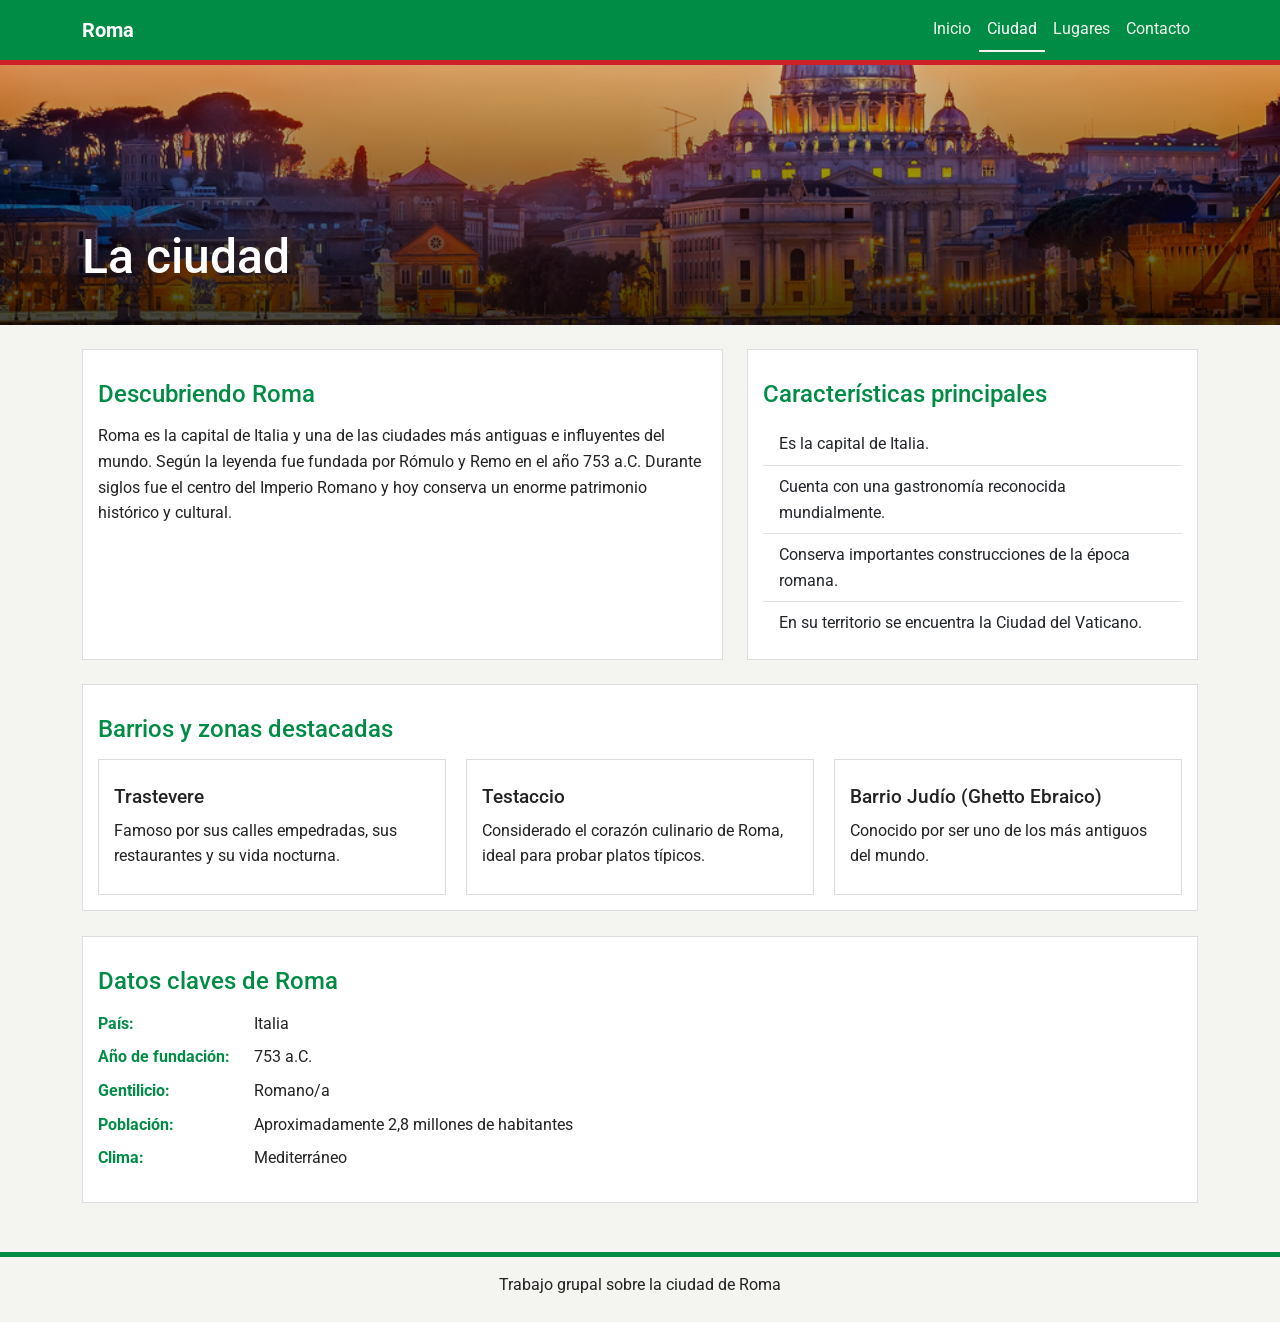
==== ciudad.html @ a68d96c1 "cambios en ciudad Updated the ciudad.html file to include Bootstrap for responsive design and improv" ====
<!DOCTYPE html>
<html lang="es">
    <head>
       
        <meta charset="UTF-8">
        <meta name="viewport" content="width=device-width, initial-scale=1.0">
        <title>Roma: Historia e identidad</title>
        <link href="https://fonts.googleapis.com/css2?family=Roboto:wght@400;700&display=swap" rel="stylesheet">
        <link rel="stylesheet" href="https://cdn.jsdelivr.net/npm/bootstrap@5.3.3/dist/css/bootstrap.min.css">
         <link rel="stylesheet" href="estilos.css">
 </head>
 <body>
    <header>
        <nav class="navbar navbar-expand-lg navbar-dark bg-success">
            <div class="container">
                <a class="navbar-brand" href="index.html">Roma</a>
                <button class="navbar-toggler" type="button" data-bs-toggle="collapse" data-bs-target="#menuPrincipal" aria-controls="menuPrincipal" aria-expanded="false" aria-label="Abrir menú de navegación">
                    <span class="navbar-toggler-icon"></span>
                </button>
                <div class="collapse navbar-collapse" id="menuPrincipal">
                    <ul class="navbar-nav ms-auto">
                        <li class="nav-item"><a class="nav-link" href="index.html">Inicio</a></li>
                        <li class="nav-item"><a class="nav-link active" aria-current="page" href="ciudad.html">Ciudad</a></li>
                        <li class="nav-item"><a class="nav-link" href="lugares.html">Lugares</a></li>
                        <li class="nav-item"><a class="nav-link" href="contacto.html">Contacto</a></li>
                    </ul>
                </div>
            </div>
        </nav>
    </header>
     <main>
        <section class="hero hero-chico">
            <img src="imagenes/ciudadDeRoma.jpg" alt="Vista de la Basílica de San Pedro y el río Tíber al atardecer en Roma" class="imagenBanner">
            <div class="hero-texto">
                <div class="container">
                    <h1>La ciudad</h1>
                </div>
            </div>
        </section>

        <div class="container py-4">
            <div class="row g-4 mb-4">
                <div class="col-12 col-lg-7">
                    <section class="h-100 mb-0">
                        <h2>Descubriendo Roma</h2>
                        <p>
                            Roma es la capital de Italia y una de las ciudades más antiguas e influyentes del mundo.
                            Según la leyenda fue fundada por Rómulo y Remo en el año 753 a.C.
                            Durante siglos fue el centro del Imperio Romano y hoy conserva un enorme patrimonio histórico y cultural.
                        </p>
                    </section>
                </div>
                <div class="col-12 col-lg-5">
                    <section class="h-100 mb-0">
                        <h2>Características principales</h2>
                        <ul class="list-group list-group-flush">
                            <li class="list-group-item">Es la capital de Italia.</li>
                            <li class="list-group-item">Cuenta con una gastronomía reconocida mundialmente.</li>
                            <li class="list-group-item">Conserva importantes construcciones de la época romana.</li>
                            <li class="list-group-item">En su territorio se encuentra la Ciudad del Vaticano.</li>
                        </ul>
                    </section>
                </div>
            </div>

            <section>
                <h2>Barrios y zonas destacadas</h2>
                <div class="grilla-flex">
                    <article>
                        <h3>Trastevere</h3>
                        <p>Famoso por sus calles empedradas, sus restaurantes y su vida nocturna.</p>
                    </article>
                    <article>
                        <h3>Testaccio</h3>
                        <p>Considerado el corazón culinario de Roma, ideal para probar platos típicos.</p>
                    </article>
                    <article>
                        <h3>Barrio Judío (Ghetto Ebraico)</h3>
                        <p>Conocido por ser uno de los más antiguos del mundo.</p>
                    </article>
                </div>
            </section>

            <section>
                <h2>Datos claves de Roma</h2>
                <dl class="datos-grid">
                    <dt>País:</dt>
                    <dd>Italia</dd>

                    <dt>Año de fundación:</dt>
                    <dd>753 a.C.</dd>

                    <dt>Gentilicio:</dt>
                    <dd>Romano/a</dd>

                    <dt>Población:</dt>
                    <dd>Aproximadamente 2,8 millones de habitantes</dd>

                    <dt>Clima:</dt>
                    <dd>Mediterráneo</dd>
                </dl>
            </section>
        </div>
    </main>
    <footer>
        <p>Trabajo grupal sobre la ciudad de Roma</p>
    </footer>

    <script src="https://cdn.jsdelivr.net/npm/bootstrap@5.3.3/dist/js/bootstrap.bundle.min.js"></script>
</body>
</html>
---- estilos.css ----
/* Variables de colores */
:root {
  --blanco: #F4F5F0;
  --rojo: #cd212a;
  --texto: #222;
  --verde: #008C45;
}

/* Reset general */
* {
  box-sizing: border-box;
  margin: 0;
  padding: 0;
}

/* Estilos generales y tipografía */
body {
  font-family: 'Roboto', sans-serif; /* Fuente de Google Fonts */
  font-size: 16px;
  line-height: 1.6;
  background-color: var(--blanco);
  color: var(--texto);
  max-width: 1200px;
  margin: auto;
  padding: 20px;
}

/* Encabezado y pie de página */
header, footer {
  background-color: var(--blanco);
  color: var(--texto);
  border-bottom: 5px solid var(--verde);
  padding: 15px;
  text-align: center;
}

/* Navegación */
nav {
  display: flex;
  justify-content: center;
  gap: 20px;
  margin-top: 10px;
}

nav a {
  text-decoration: none;
  color: var(--rojo);
  font-weight: bold;
}

nav a:hover {
  color: var(--texto);
  text-decoration: underline;
}

/* Títulos */
h1 {
  font-size: 2rem;
  color: var(--rojo);
  margin-bottom: 15px;
}

h2 {
  font-size: 1.5rem;
  color: var(--verde);
  margin: 15px 0;
}

h3 {
  font-size: 1.2rem;
  color: var(--texto);
  margin: 10px 0;
}

/* Secciones de contenido */
section, article, aside {
  margin-bottom: 25px;
  padding: 15px;
  background-color: #fff;
  border: 1px solid #ddd;
}

p {
  margin-bottom: 10px;
}

/* Formulario */
form {
  margin-top: 20px;
  padding: 15px;
  border: 1px solid var(--verde);
  background-color: #f9f9f9;
}

input, textarea, button {
  width: 100%;
  padding: 10px;
  margin-bottom: 15px;
  border: 1px solid #ccc;
  border-radius: 4px;
}

button {
  background-color: var(--rojo);
  color: var(--blanco);
  font-weight: bold;
  cursor: pointer;
}

button:hover {
  background-color: var(--verde);
}

/* Imágenes y epígrafes */
figure {
  text-align: center;
  margin: 20px 0;
}

figcaption {
  font-size: 0.9rem;
  color: var(--texto);
  margin-top: 5px;
}

/* Pagina de lugares: listas */
.lugares ol,
.lugares ul {
  padding-left: 25px;
  margin-bottom: 15px;
}

/* Pagina de lugares: subtitulos */
.lugares h4{
  margin-top: 20px;
  margin-bottom: 10px;
}

/* Pagina de lugares: enlaces */
.lugares a {
  color: var(--rojo);
}
.lugares a:hover{
  color: var(--texto);
}

/* Página de lugares: imágenes */
.lugares img {
  width: 400px;
  height: auto;
}

/* Pagina de lugares: contenido principal*/
.lugares {
  padding-top: 20px;
  padding-bottom: 20px;
}
a {
    color: #8B3A3A;
    text-decoration: none;
}

ol {
  list-style: none;
}

.imagenBanner {
    width: 100%;
    height: auto;
    object-fit: cover;
    display: block;
}


/* Flexbox */
.grilla-flex {
  display: flex;
  flex-wrap: wrap;
  gap: 20px;
}

.grilla-flex > article {
  flex: 1 1 260px;
  margin-bottom: 0;
}

.accesos {
  display: flex;
  flex-wrap: wrap;
  gap: 12px;
  list-style: none;
}

.accesos li {
  flex: 1 1 200px;
}

/* CSS Grid */
.datos-grid {
  display: grid;
  grid-template-columns: max-content 1fr;
  gap: 8px 24px;
}

.datos-grid dt {
  color: var(--verde);
}

.datos-grid dd {
  margin: 0;
}

/* Posicionamiento */
header {
  position: sticky;
  top: 0;
  z-index: 1030;
  padding: 0;
  border-bottom-color: var(--rojo);
}

.hero {
  position: relative;
  margin: 0;
  padding: 0;
  border: 0;
  overflow: hidden;
}

.hero .imagenBanner {
  width: 100%;
  height: clamp(280px, 45vw, 460px);
}

.hero-chico .imagenBanner {
  height: clamp(180px, 25vw, 260px);
}

.hero::after {
  content: "";
  position: absolute;
  inset: 0;
  background: linear-gradient(to top, rgba(0, 0, 0, 0.75), rgba(0, 0, 0, 0.15));
}

.hero-texto {
  position: absolute;
  z-index: 1;
  left: 0;
  right: 0;
  bottom: 0;
  padding-bottom: 24px;
  color: #fff;
}

.hero-texto h1 {
  color: #fff;
  font-size: clamp(1.75rem, 5vw, 3rem);
}

.card-foto {
  position: relative;
}

.etiqueta {
  position: absolute;
  top: 12px;
  left: 12px;
  background-color: var(--rojo);
}

/* Evita que el header sticky tape el título al usar los enlaces internos */
article[id],
form[id] {
  scroll-margin-top: 100px;
}


body {
  max-width: none;
  padding: 0;
}

main.lugares {
  padding: 0;
}

.lugares .accesos {
  padding-left: 0;
}

.lugares a.btn {
  color: var(--bs-btn-color);
}

.lugares a.btn:hover {
  color: var(--bs-btn-hover-color);
}

.lugares .foto-lugar {
  width: 100%;
  height: auto;
}

.lugares .accordion {
  margin-top: 15px;
}

.lugares .accordion-header {
  margin: 0;
}

/* Navbar con la paleta de la ciudad */
.navbar.bg-success {
  --bs-navbar-color: var(--blanco);
  --bs-navbar-hover-color: #fff;
  --bs-navbar-active-color: #fff;
  background-color: var(--verde) !important;
  gap: 0;
  margin-top: 0;
}

.navbar-brand {
  font-weight: 700;
}

.nav-link {
  border-bottom: 2px solid transparent;
  transition: border-color 0.2s ease;
}

.nav-link:hover,
.nav-link.active {
  border-bottom-color: var(--blanco);
}

.navbar-toggler {
  width: auto;
  margin-bottom: 0;
}

.navbar-toggler:hover {
  background-color: transparent;
}

.accordion-button {
  margin-bottom: 0;
}

.accordion-button:hover {
  background-color: var(--blanco);
}

/* Botones */
.btn-primary {
  --bs-btn-bg: var(--rojo);
  --bs-btn-border-color: var(--rojo);
  --bs-btn-hover-bg: var(--verde);
  --bs-btn-hover-border-color: var(--verde);
  --bs-btn-active-bg: var(--verde);
  --bs-btn-active-border-color: var(--verde);
  font-weight: 700;
}

.btn-outline-success {
  --bs-btn-color: var(--verde);
  --bs-btn-border-color: var(--verde);
  --bs-btn-hover-bg: var(--verde);
  --bs-btn-hover-border-color: var(--verde);
}

.btn {
  transition: background-color 0.2s ease, color 0.2s ease;
}

/* Cards */
.card {
  margin-bottom: 0;
  padding: 0;
  transition: transform 0.2s ease, box-shadow 0.2s ease;
}

.card:hover {
  transform: translateY(-4px);
  box-shadow: 0 8px 20px rgba(0, 0, 0, 0.15);
}

.card-img-top {
  height: 200px;
  object-fit: cover;
}

/* Acordeón */
.accordion {
  --bs-accordion-active-color: var(--verde);
  --bs-accordion-active-bg: var(--blanco);
}

/* Pie de página */
footer {
  border-bottom: 0;
  border-top: 5px solid var(--verde);
}

.foto-lugar {
    transition: transform 0.3s ease;
}

.foto-lugar:hover {
    transform: scale(1.03);
}
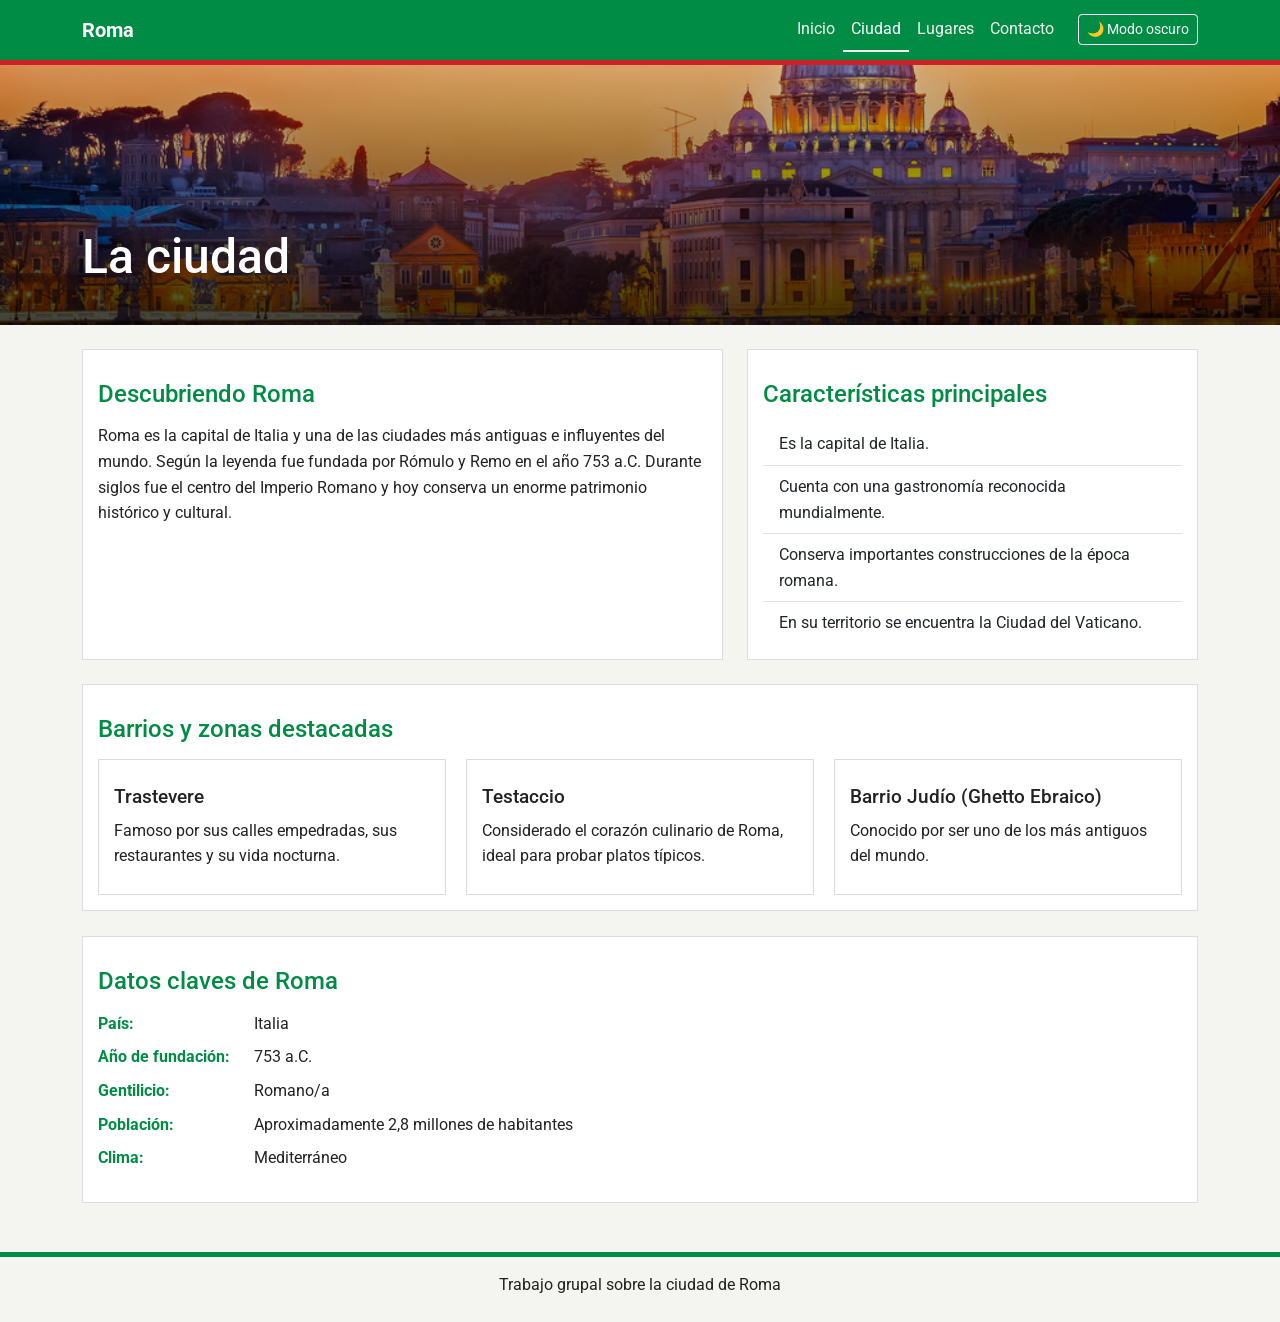
==== commit 5eaac741: "agregue js" ====
--- a/ciudad.html
+++ b/ciudad.html
@@ -14,9 +14,12 @@
         <nav class="navbar navbar-expand-lg navbar-dark bg-success">
             <div class="container">
                 <a class="navbar-brand" href="index.html">Roma</a>
-                <button class="navbar-toggler" type="button" data-bs-toggle="collapse" data-bs-target="#menuPrincipal" aria-controls="menuPrincipal" aria-expanded="false" aria-label="Abrir menú de navegación">
-                    <span class="navbar-toggler-icon"></span>
-                </button>
+                <div class="acciones-nav order-lg-last">
+                    <button id="btnModoOscuro" class="btn btn-outline-light btn-sm btn-tema" type="button" aria-pressed="false">🌙 Modo oscuro</button>
+                    <button class="navbar-toggler" type="button" data-bs-toggle="collapse" data-bs-target="#menuPrincipal" aria-controls="menuPrincipal" aria-expanded="false" aria-label="Abrir menú de navegación">
+                        <span class="navbar-toggler-icon"></span>
+                    </button>
+                </div>
                 <div class="collapse navbar-collapse" id="menuPrincipal">
                     <ul class="navbar-nav ms-auto">
                         <li class="nav-item"><a class="nav-link" href="index.html">Inicio</a></li>
@@ -107,5 +110,6 @@
     </footer>
 
     <script src="https://cdn.jsdelivr.net/npm/bootstrap@5.3.3/dist/js/bootstrap.bundle.min.js"></script>
+    <script src="js/main.js"></script>
 </body>
 </html>
--- a/estilos.css
+++ b/estilos.css
@@ -276,6 +276,8 @@
 }
 
 
+/* Bootstrap - personalizaciones */
+
 body {
   max-width: none;
   padding: 0;
@@ -408,4 +410,98 @@
 
 .foto-lugar:hover {
     transform: scale(1.03);
-}+}
+
+
+/* Modo oscuro (JavaScript: js/main.js) */
+:root {
+  --oscuro-fondo: #16191c;
+  --oscuro-superficie: #212529;
+  --oscuro-borde: #3a3f44;
+  --oscuro-texto: #e6e6e6;
+  --verde-claro: #4cd38a;
+  --rojo-claro: #ff8a8f;
+}
+
+/* Botón del modo oscuro: anula el ancho de la regla button de la Etapa 2 */
+.acciones-nav {
+  display: flex;
+  align-items: center;
+  gap: 10px;
+}
+
+.btn-tema {
+  width: auto;
+  margin-bottom: 0;
+}
+
+@media (min-width: 992px) {
+  .acciones-nav {
+    margin-left: 1rem;
+  }
+}
+
+/* Colores oscuros: se activan cuando el body tiene la clase modo-oscuro */
+body.modo-oscuro {
+  background-color: var(--oscuro-fondo);
+  color: var(--oscuro-texto);
+}
+
+body.modo-oscuro section,
+body.modo-oscuro article,
+body.modo-oscuro aside {
+  background-color: var(--oscuro-superficie);
+  border-color: var(--oscuro-borde);
+  color: var(--oscuro-texto);
+}
+
+body.modo-oscuro footer {
+  background-color: var(--oscuro-superficie);
+  color: var(--oscuro-texto);
+}
+
+body.modo-oscuro form {
+  background-color: var(--oscuro-fondo);
+}
+
+body.modo-oscuro h2,
+body.modo-oscuro .datos-grid dt {
+  color: var(--verde-claro);
+}
+
+body.modo-oscuro h3,
+body.modo-oscuro h4,
+body.modo-oscuro figcaption {
+  color: var(--oscuro-texto);
+}
+
+body.modo-oscuro a:not(.btn):not(.nav-link):not(.navbar-brand) {
+  color: var(--rojo-claro);
+}
+
+body.modo-oscuro .btn-outline-success {
+  --bs-btn-color: var(--verde-claro);
+  --bs-btn-border-color: var(--verde-claro);
+  --bs-btn-hover-color: var(--oscuro-fondo);
+  --bs-btn-hover-bg: var(--verde-claro);
+  --bs-btn-hover-border-color: var(--verde-claro);
+}
+
+body.modo-oscuro .accordion {
+  --bs-accordion-active-color: var(--verde-claro);
+  --bs-accordion-active-bg: var(--oscuro-fondo);
+}
+
+body.modo-oscuro .accordion-button:hover {
+  background-color: var(--oscuro-fondo);
+}
+
+/* Transición suave al cambiar de modo: solo al hacer clic en el botón
+   (main.js agrega la clase con-transicion), así no parpadea al cargar */
+body.con-transicion,
+body.con-transicion section,
+body.con-transicion article,
+body.con-transicion aside,
+body.con-transicion footer {
+  transition: background-color 0.3s ease, color 0.3s ease;
+}
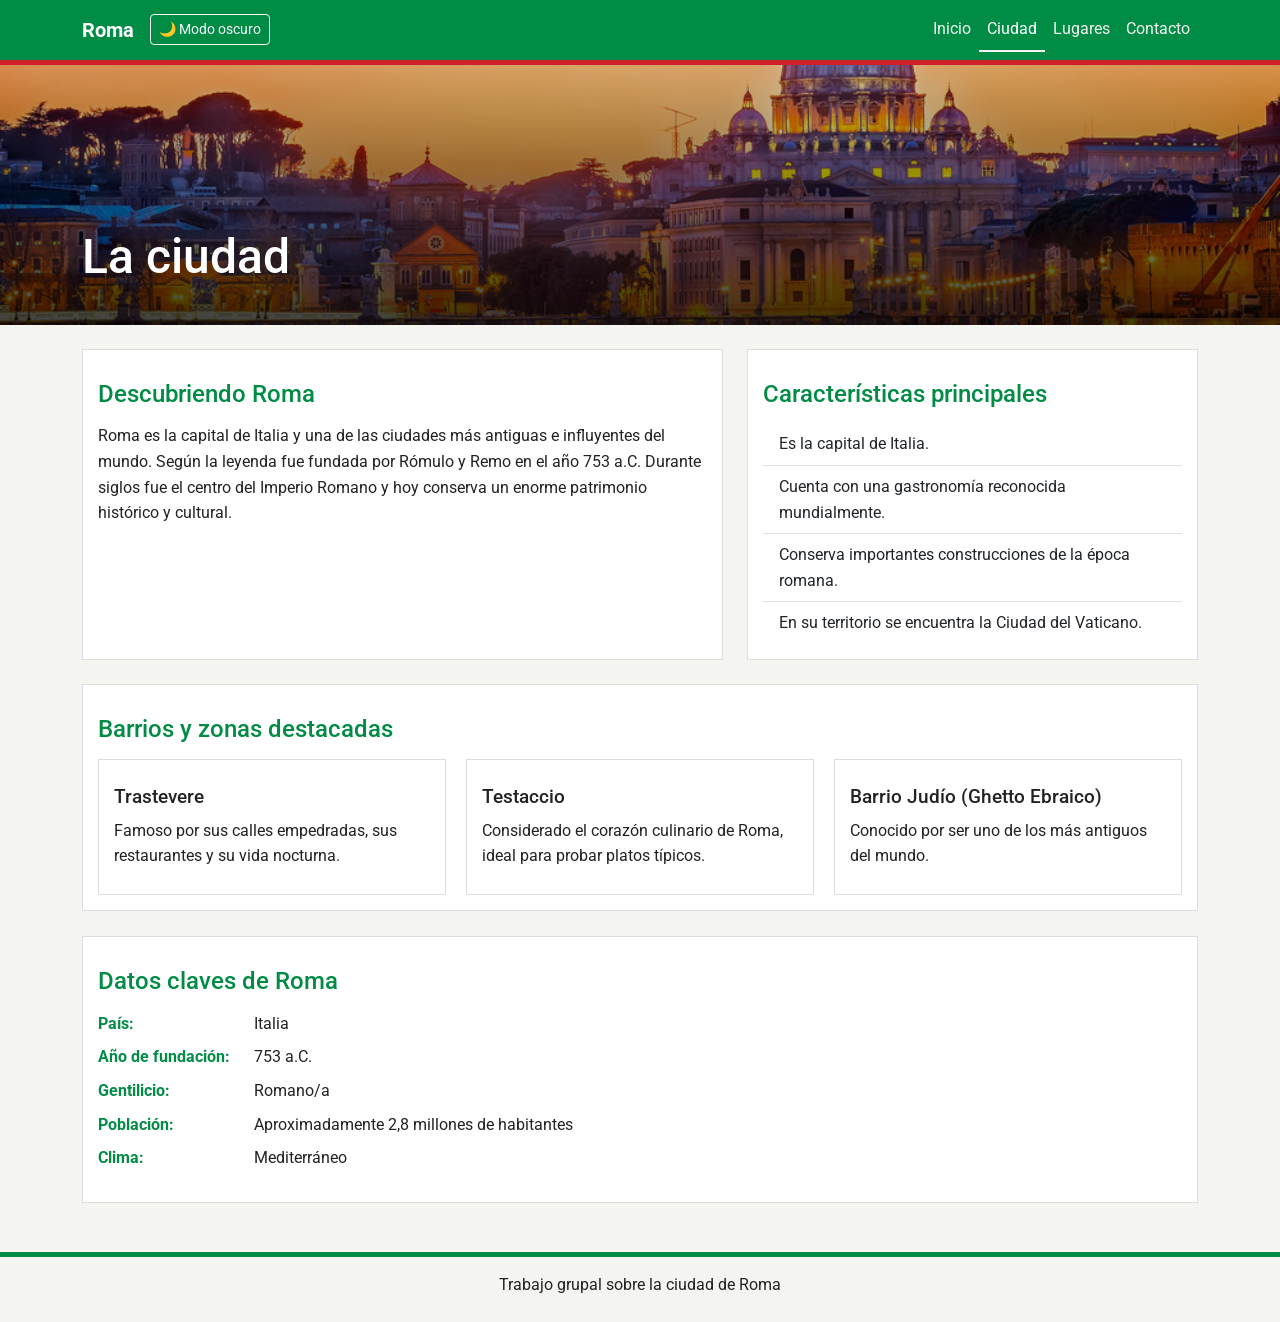
==== commit af8459b9: "Update ciudad.html" ====
--- a/ciudad.html
+++ b/ciudad.html
@@ -14,12 +14,10 @@
         <nav class="navbar navbar-expand-lg navbar-dark bg-success">
             <div class="container">
                 <a class="navbar-brand" href="index.html">Roma</a>
-                <div class="acciones-nav order-lg-last">
                     <button id="btnModoOscuro" class="btn btn-outline-light btn-sm btn-tema" type="button" aria-pressed="false">🌙 Modo oscuro</button>
                     <button class="navbar-toggler" type="button" data-bs-toggle="collapse" data-bs-target="#menuPrincipal" aria-controls="menuPrincipal" aria-expanded="false" aria-label="Abrir menú de navegación">
                         <span class="navbar-toggler-icon"></span>
                     </button>
-                </div>
                 <div class="collapse navbar-collapse" id="menuPrincipal">
                     <ul class="navbar-nav ms-auto">
                         <li class="nav-item"><a class="nav-link" href="index.html">Inicio</a></li>
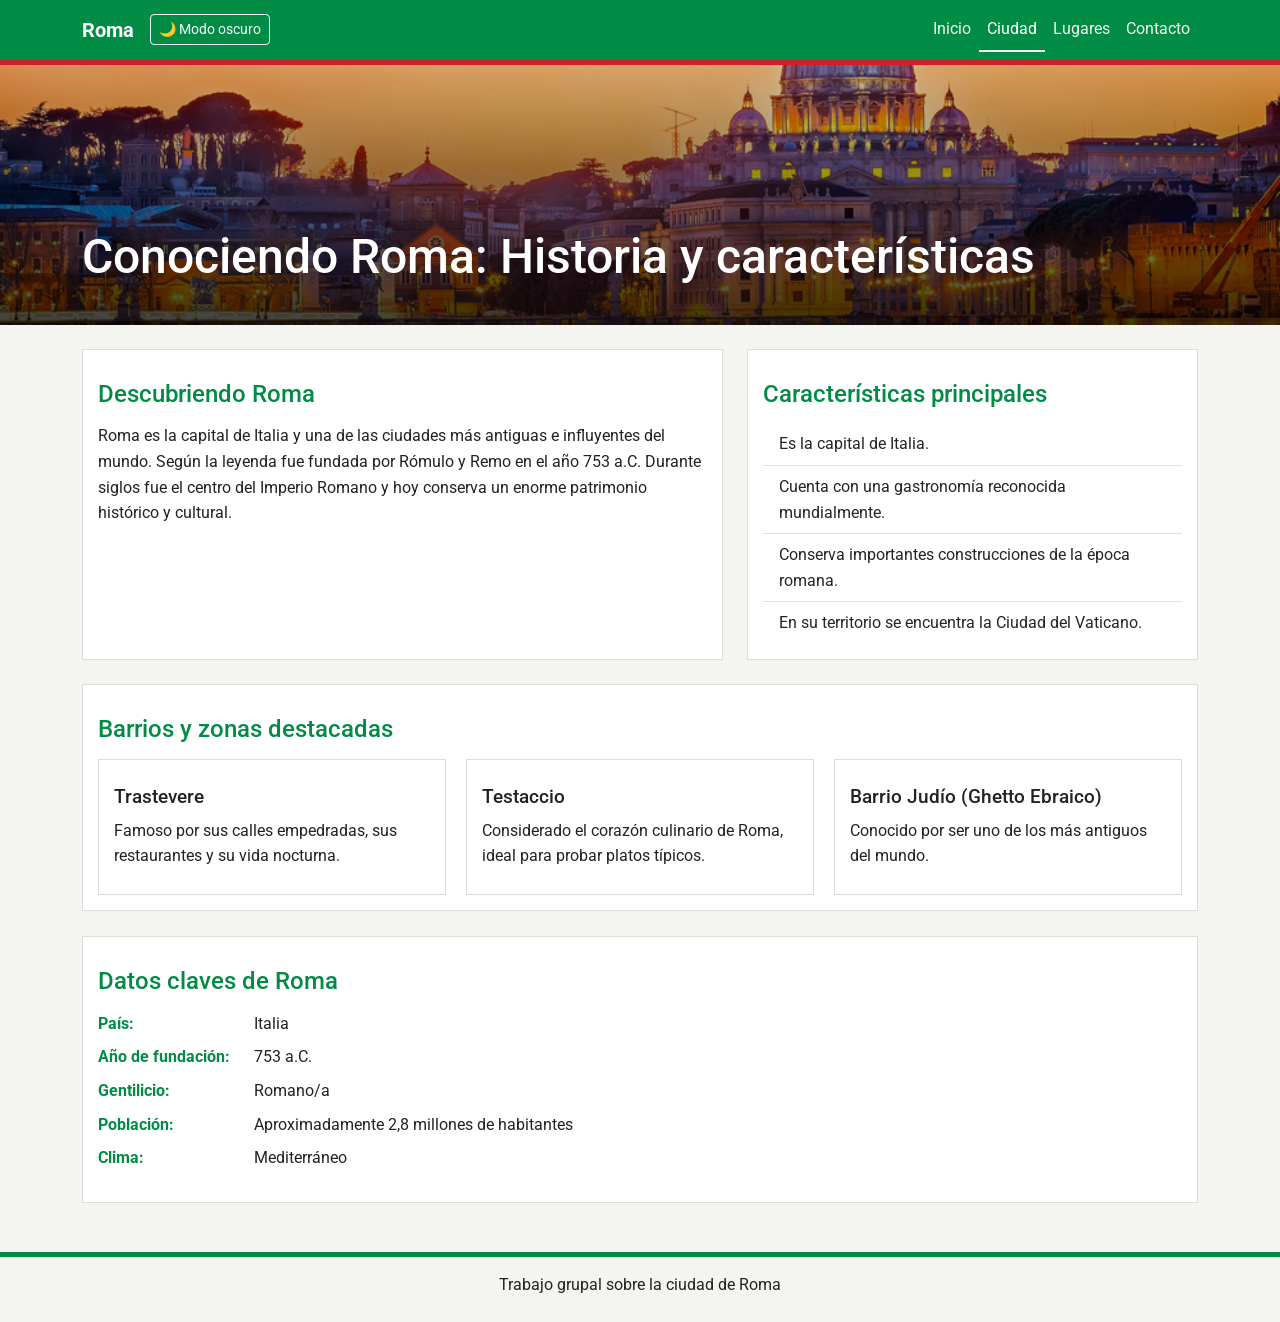
==== commit d28d7f65: "cambie una cosita" ====
--- a/ciudad.html
+++ b/ciudad.html
@@ -34,7 +34,7 @@
             <img src="imagenes/ciudadDeRoma.jpg" alt="Vista de la Basílica de San Pedro y el río Tíber al atardecer en Roma" class="imagenBanner">
             <div class="hero-texto">
                 <div class="container">
-                    <h1>La ciudad</h1>
+                    <h1>Conociendo Roma: Historia y características</h1>
                 </div>
             </div>
         </section>
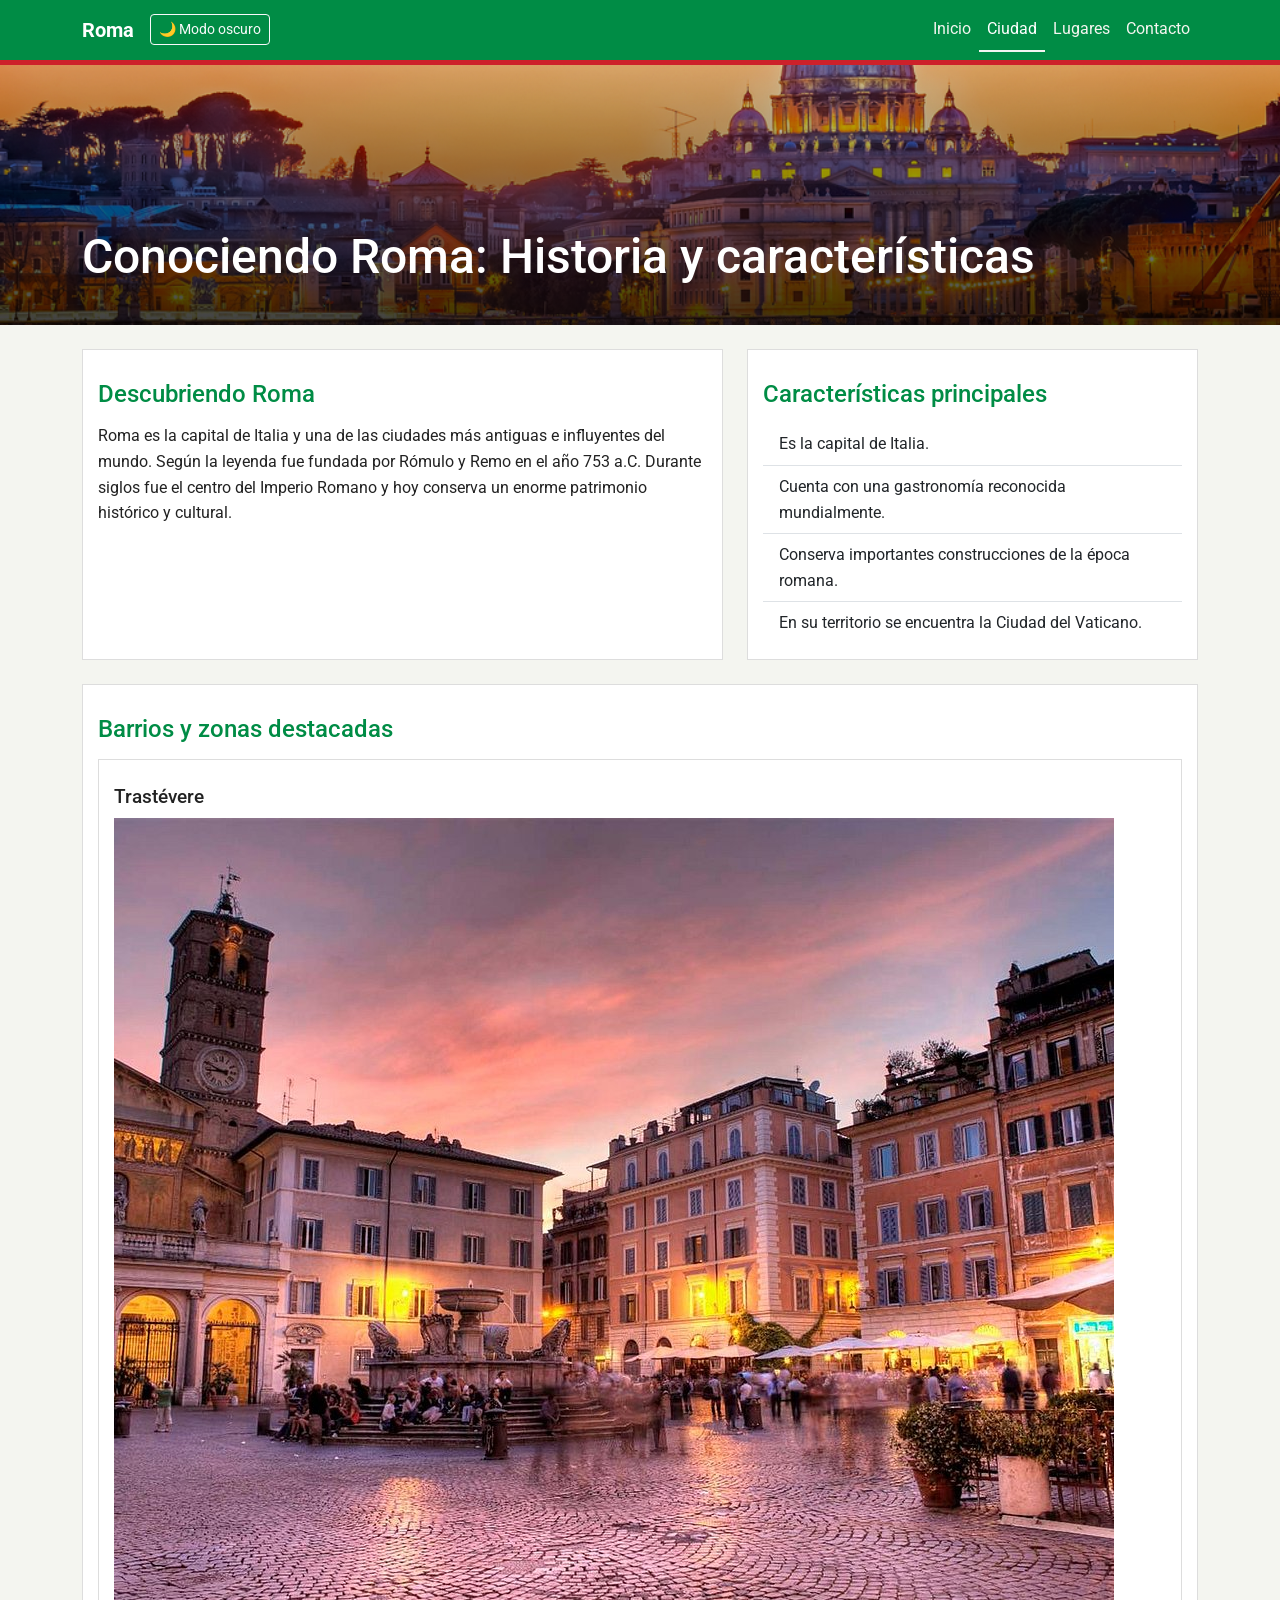
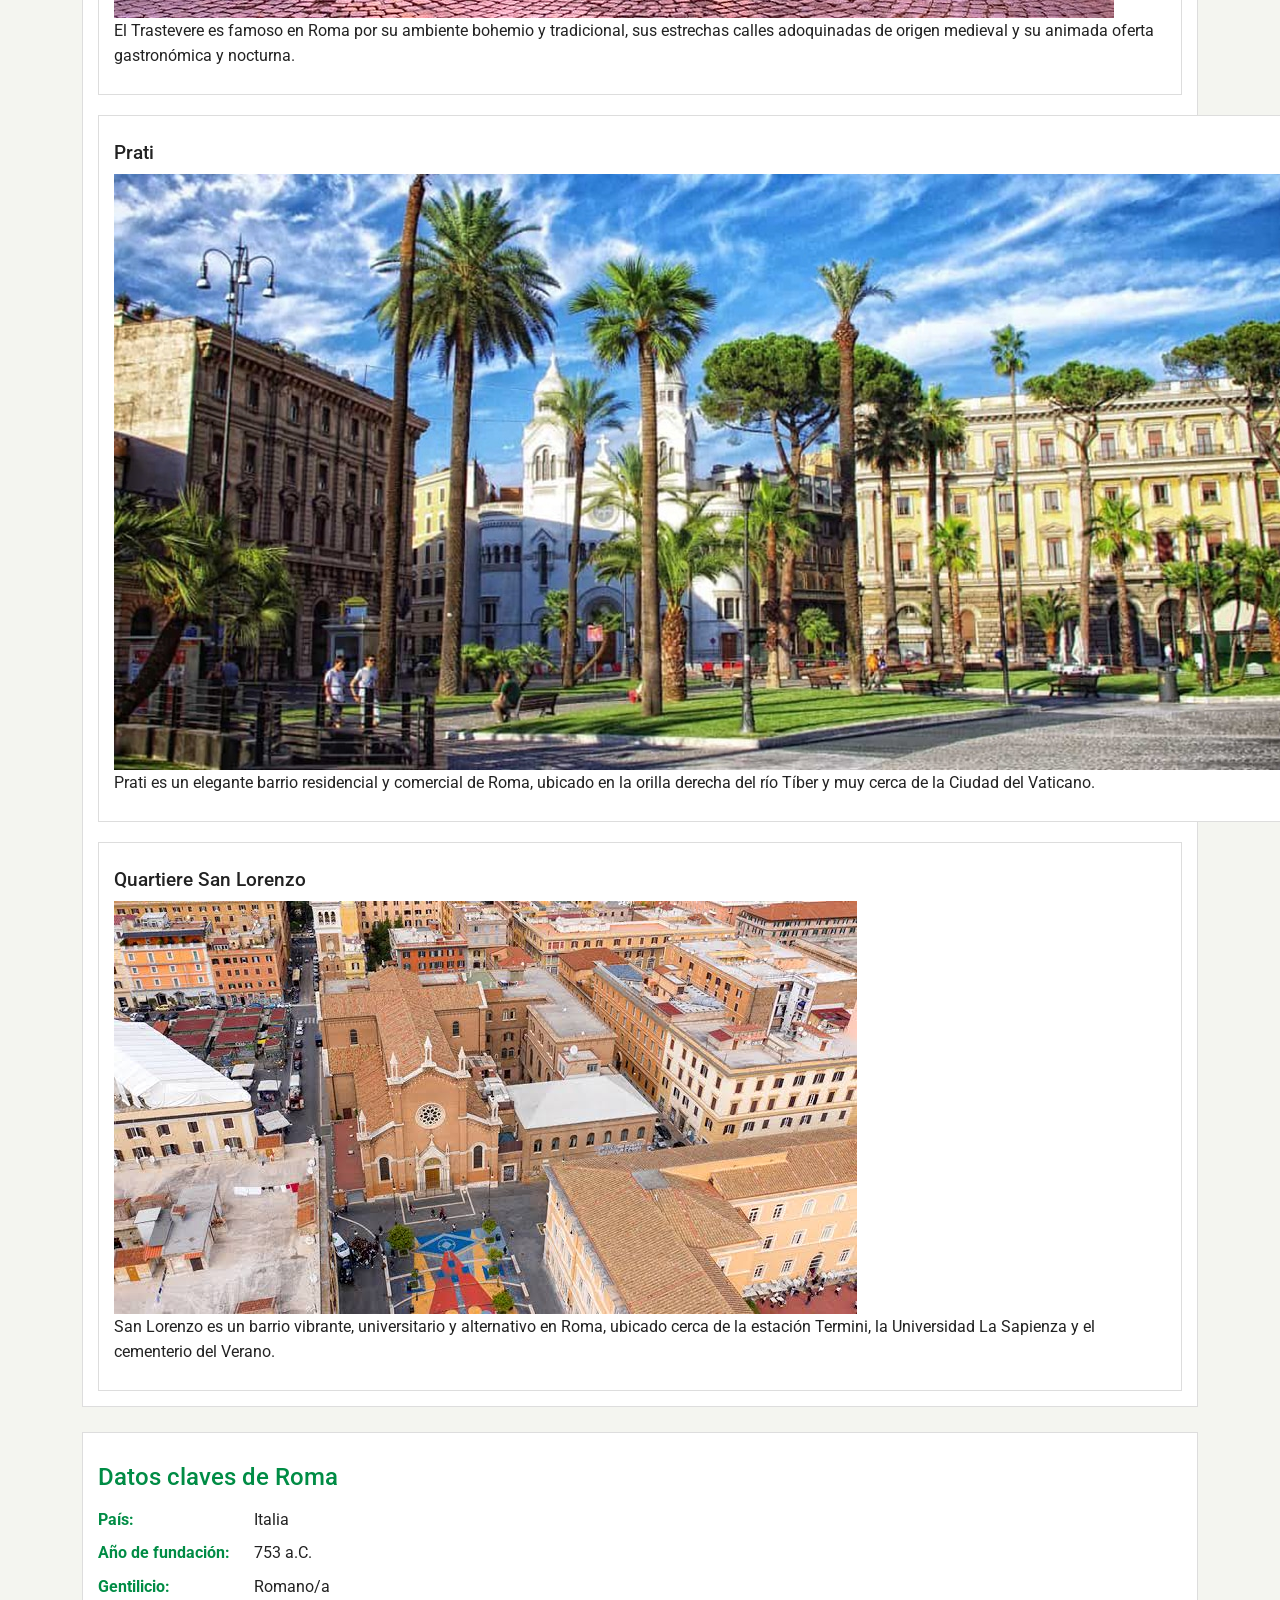
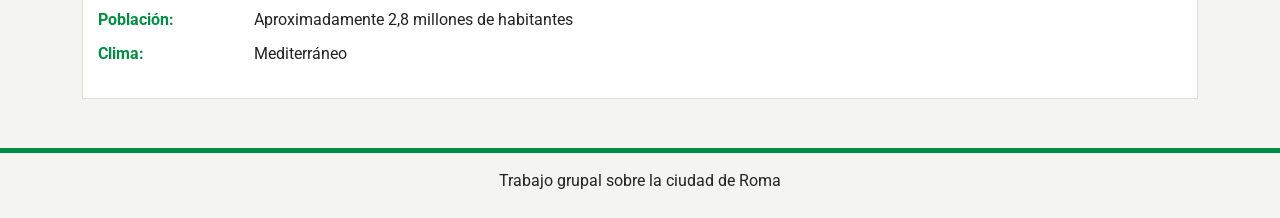
==== commit f1b98e0f: "agregue fotos a los barrios en ciudad Added new sections for neighborhoods and images in the city of" ====
--- a/ciudad.html
+++ b/ciudad.html
@@ -64,20 +64,29 @@
                 </div>
             </div>
 
-            <section>
+           <section>
                 <h2>Barrios y zonas destacadas</h2>
                 <div class="grilla-flex">
-                    <article>
-                        <h3>Trastevere</h3>
-                        <p>Famoso por sus calles empedradas, sus restaurantes y su vida nocturna.</p>
+                    <article class="barrio-card">
+                        <h3>Trastévere</h3>
+                         <img src="imagenes/trastevere.jpg"
+                 alt="Plaza con una fuente, una iglesia y edificios iluminados al atardecer"
+                 class="barrio-imagen">
+                        <p>El Trastevere es famoso en Roma por su ambiente bohemio y tradicional, sus estrechas calles adoquinadas de origen medieval y su animada oferta gastronómica y nocturna.</p>
                     </article>
-                    <article>
-                        <h3>Testaccio</h3>
-                        <p>Considerado el corazón culinario de Roma, ideal para probar platos típicos.</p>
+                    <article class="barrio-card">
+                        <h3>Prati</h3>
+                        <img src="imagenes/Prati.jpg"
+                 alt="Plaza con palmeras, una iglesia y edificios históricos alrededor"
+                 class="barrio-imagen">
+                        <p>Prati es un elegante barrio residencial y comercial de Roma, ubicado en la orilla derecha del río Tíber y muy cerca de la Ciudad del Vaticano.</p>
                     </article>
-                    <article>
-                        <h3>Barrio Judío (Ghetto Ebraico)</h3>
-                        <p>Conocido por ser uno de los más antiguos del mundo.</p>
+                    <article class="barrio-card">
+                        <h3>Quartiere San Lorenzo</h3>
+                        <img src="imagenes/SanLorenzo.jpg"
+                 alt="Vista aérea de una iglesia rodeada de edificios y calles del barrio"
+                 class="barrio-imagen">
+                        <p>San Lorenzo es un barrio vibrante, universitario y alternativo en Roma, ubicado cerca de la estación Termini, la Universidad La Sapienza y el cementerio del Verano.</p>
                     </article>
                 </div>
             </section>
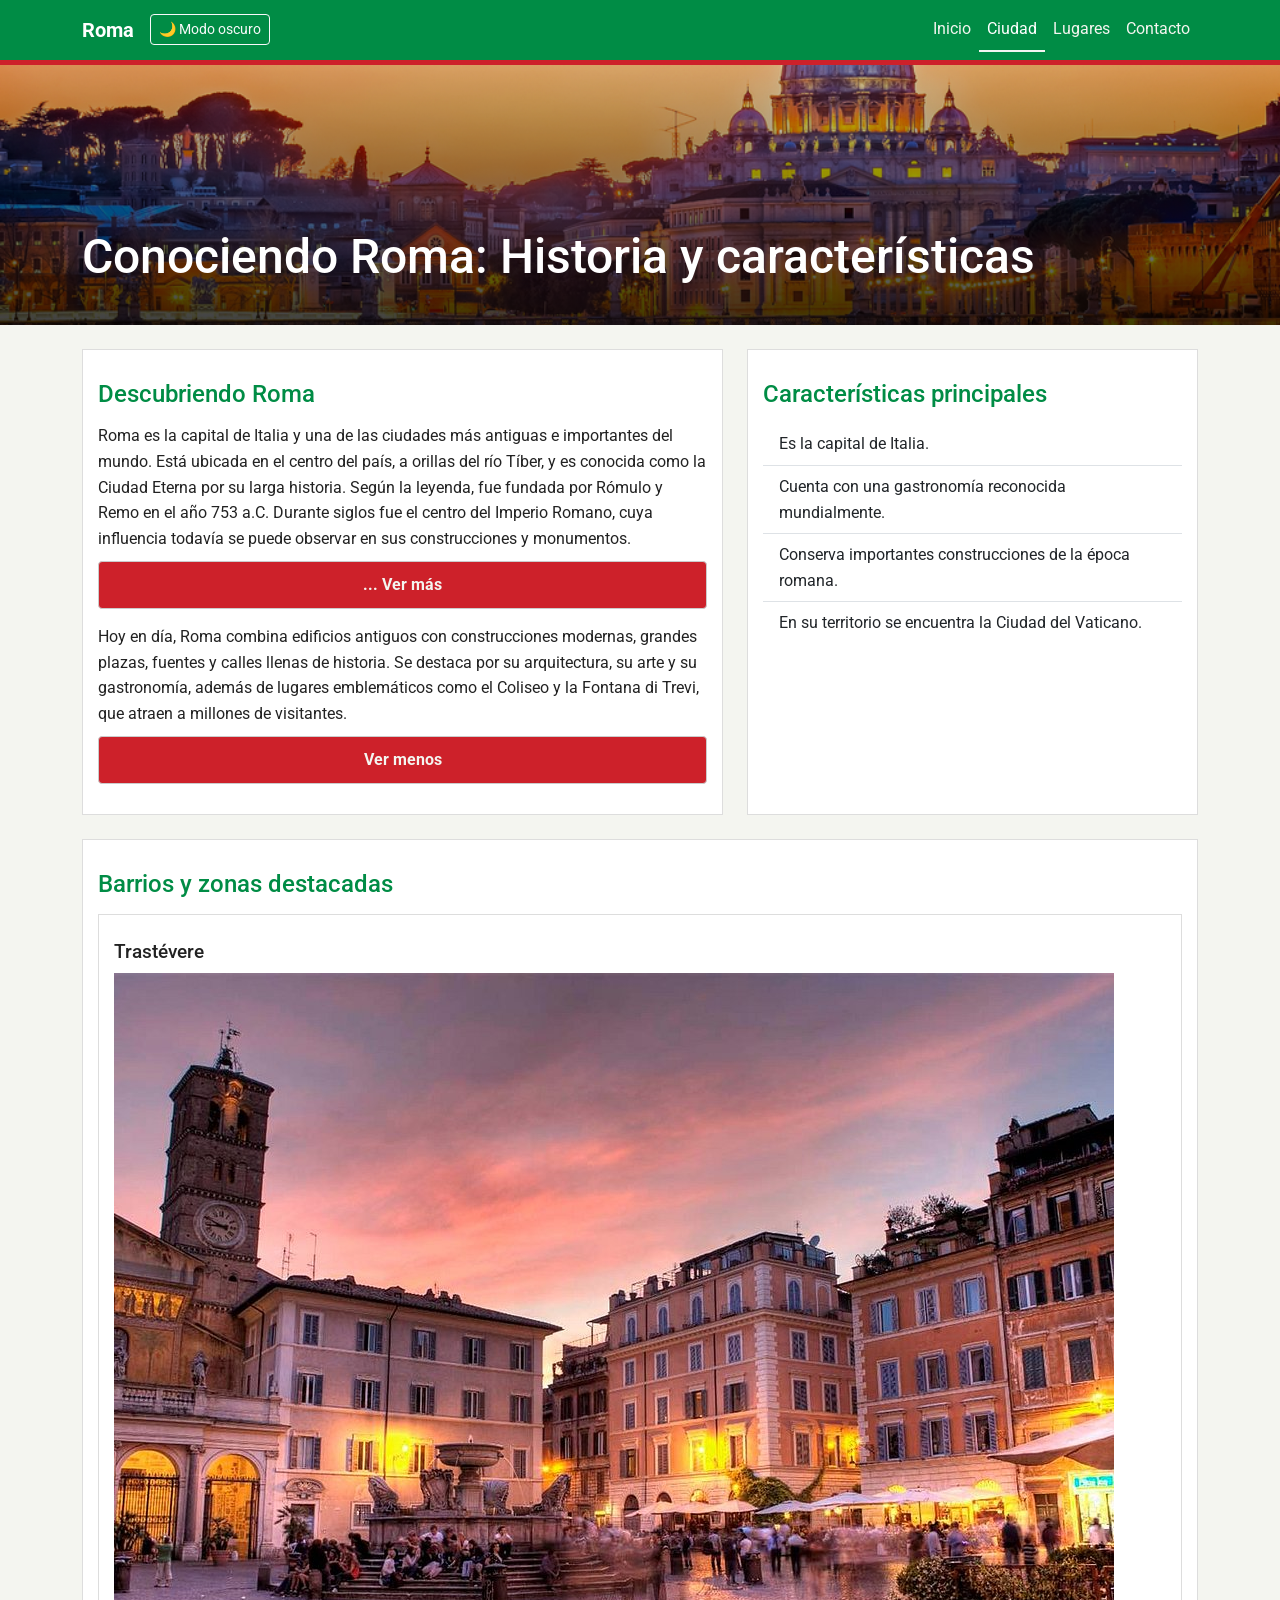
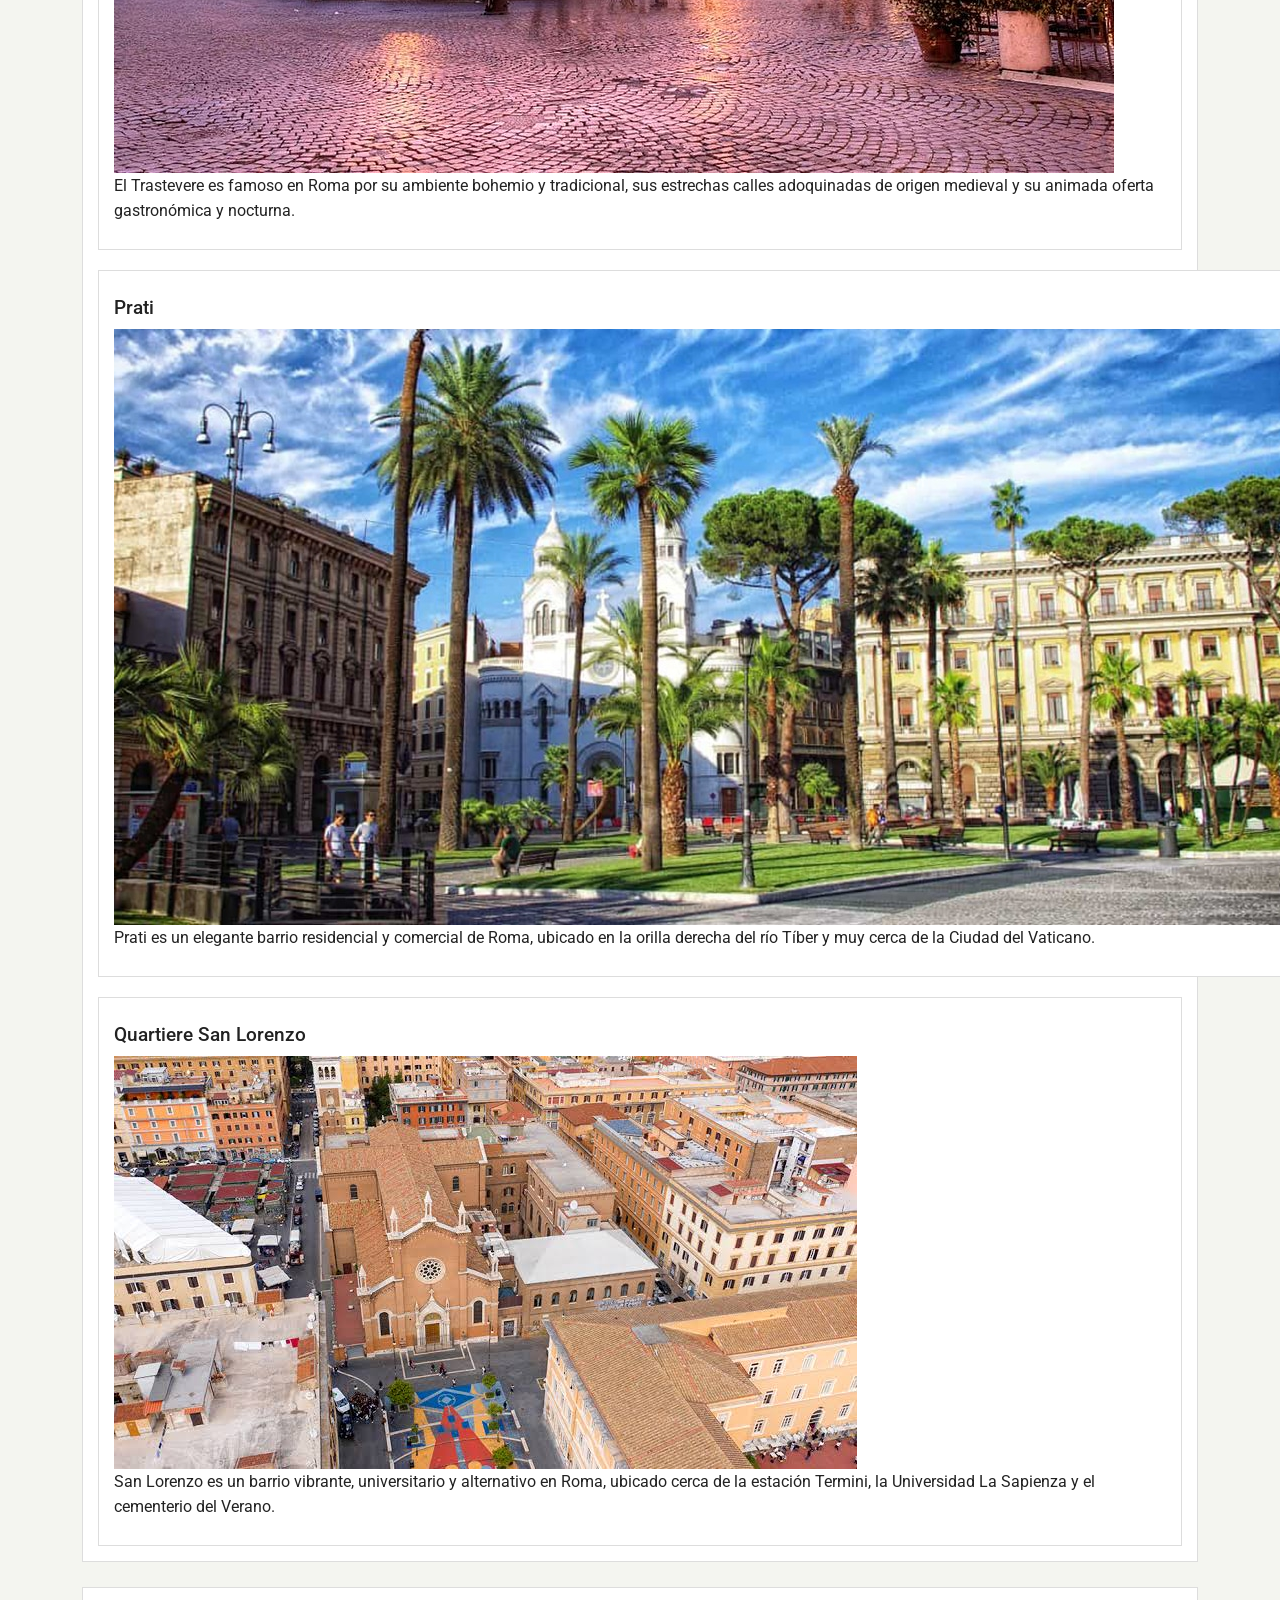
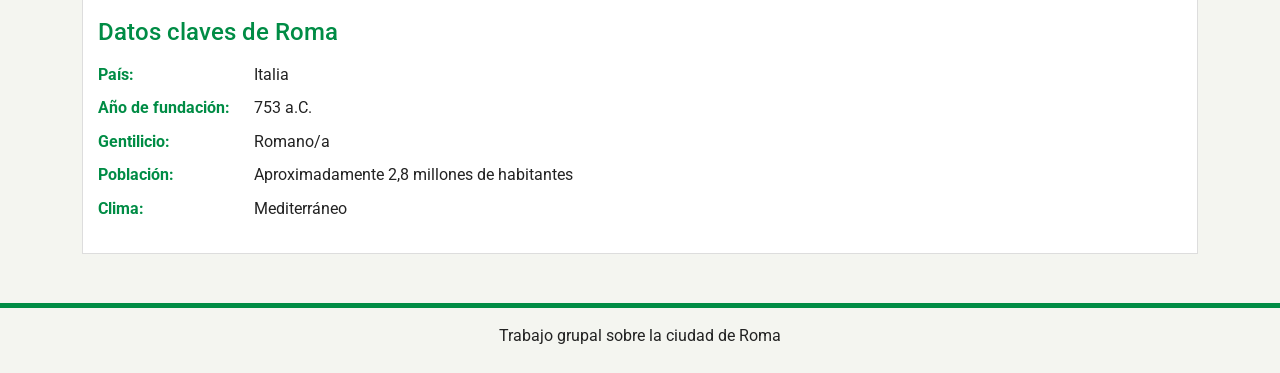
==== commit 7c43262d: "agregue botón ver mas Updated the content and structure of ciudad.html to enhance the description of" ====
--- a/ciudad.html
+++ b/ciudad.html
@@ -44,11 +44,20 @@
                 <div class="col-12 col-lg-7">
                     <section class="h-100 mb-0">
                         <h2>Descubriendo Roma</h2>
-                        <p>
-                            Roma es la capital de Italia y una de las ciudades más antiguas e influyentes del mundo.
-                            Según la leyenda fue fundada por Rómulo y Remo en el año 753 a.C.
-                            Durante siglos fue el centro del Imperio Romano y hoy conserva un enorme patrimonio histórico y cultural.
-                        </p>
+                        <p>Roma es la capital de Italia y una de las ciudades más antiguas e importantes del mundo.
+                             Está ubicada en el centro del país, a orillas del río Tíber, y es conocida como la Ciudad Eterna por su larga historia. Según la leyenda, 
+                             fue fundada por Rómulo y Remo en el año 753 a.C. Durante siglos fue el centro del Imperio Romano, cuya influencia todavía se puede observar en sus construcciones y monumentos.
+                            </p>
+                            <button type="button"  id="btn_ver_mas">... Ver más</button>
+                            <span class="ocultar" id="span_text">
+                                <p>
+                                    Hoy en día, Roma combina edificios antiguos con construcciones modernas,
+                                     grandes plazas, fuentes y calles llenas de historia. Se destaca por su arquitectura,
+                                      su arte y su gastronomía, además de lugares emblemáticos como el Coliseo y la Fontana di Trevi,
+                                       que atraen a millones de visitantes.
+                                </p>
+                                <button type="button" id="btn_Ver_menos">Ver menos</button>
+                            </span>
                     </section>
                 </div>
                 <div class="col-12 col-lg-5">
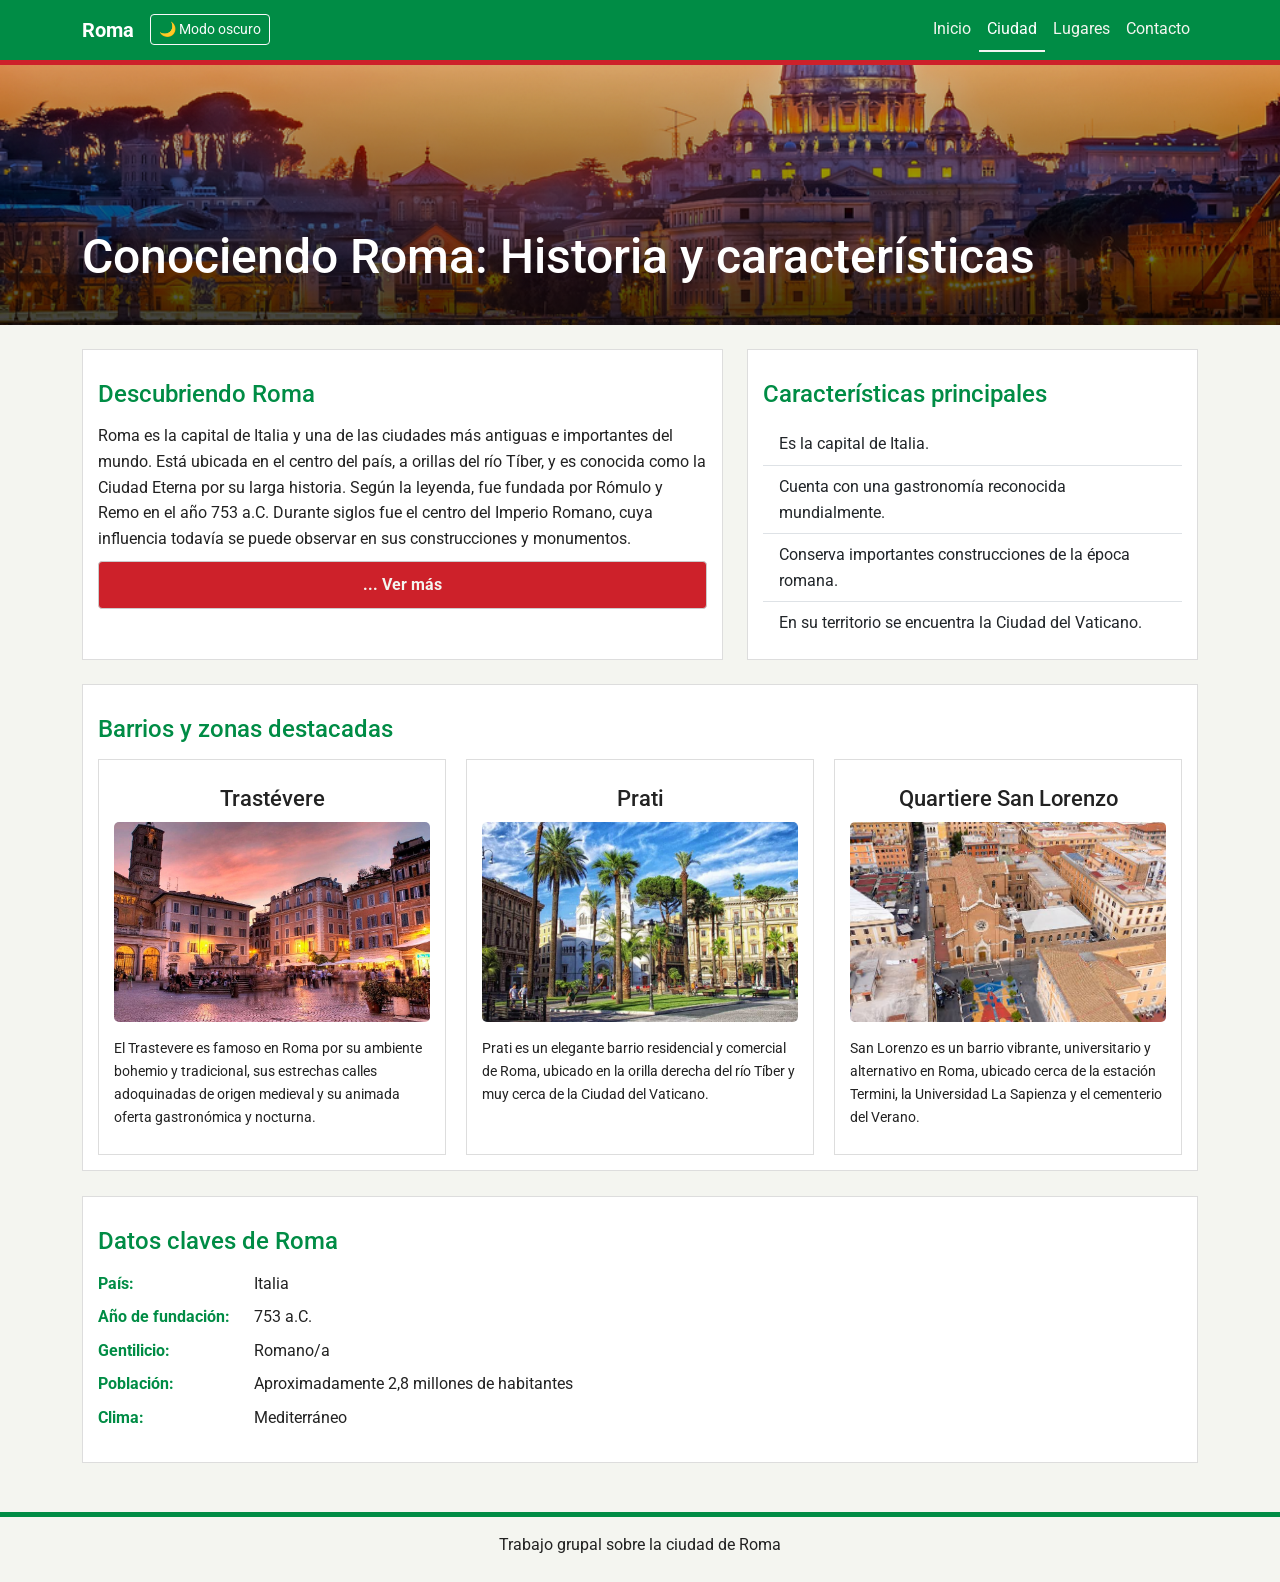
==== commit b71070dd: "cambie algo" ====
--- a/ciudad.html
+++ b/ciudad.html
@@ -56,7 +56,7 @@
                                       su arte y su gastronomía, además de lugares emblemáticos como el Coliseo y la Fontana di Trevi,
                                        que atraen a millones de visitantes.
                                 </p>
-                                <button type="button" id="btn_Ver_menos">Ver menos</button>
+                                <button type="button" id="btn_ver_menos">Ver menos</button>
                             </span>
                     </section>
                 </div>
--- a/estilos.css
+++ b/estilos.css
@@ -171,6 +171,23 @@
     display: block;
 }
 
+/* Estilos para las tarjetas de los barrios */
+.barrio-imagen {
+    width: 100%;
+    height: 200px;
+    object-fit: cover;
+    display: block;
+    margin-bottom: 15px;
+    border-radius: 5px;}
+
+.barrio-card h3 {
+    text-align: center;
+    font-size: 1.4rem;
+}
+
+.barrio-card p {
+    font-size: 0.9rem;
+}
 
 /* Flexbox */
 .grilla-flex {
@@ -505,3 +522,11 @@
 body.con-transicion footer {
   transition: background-color 0.3s ease, color 0.3s ease;
 }
+
+.ocultar {
+  display: none;
+}
+
+.mostrar {
+  display: block;
+}
